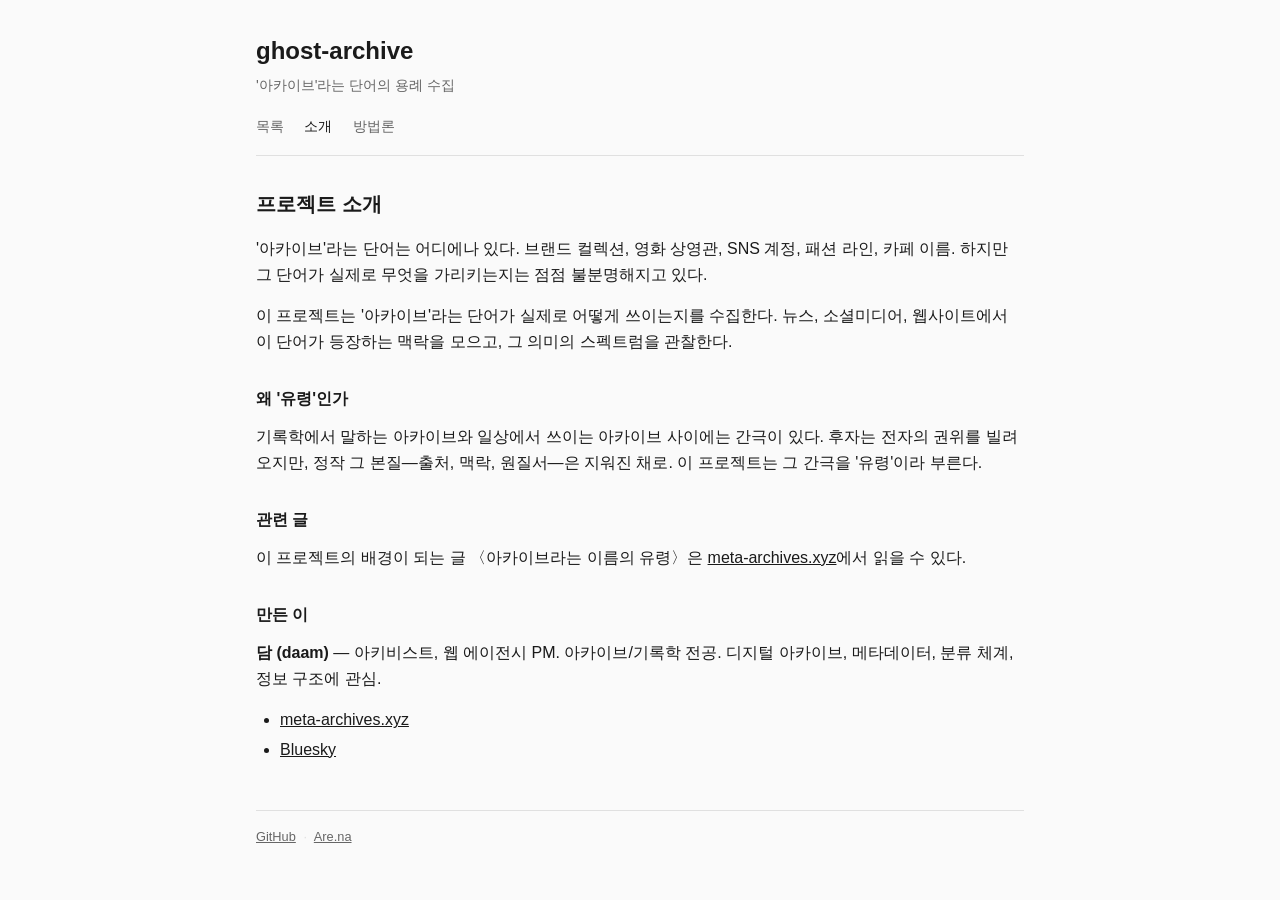
==== about.html @ eeecffd3 "feat: add website (index, about, methodology) + CNAME" ====
<!DOCTYPE html>
<html lang="ko">
<head>
  <meta charset="UTF-8">
  <meta name="viewport" content="width=device-width, initial-scale=1.0">
  <title>소개 - ghost-archive</title>
  <meta name="description" content="ghost-archive 프로젝트 소개">
  <meta name="author" content="담 (daam)">
  
  <meta property="og:title" content="소개 - ghost-archive">
  <meta property="og:description" content="ghost-archive 프로젝트 소개">
  <meta property="og:type" content="website">
  <meta property="og:url" content="https://ghost.meta-archives.xyz/about.html">
  
  <link rel="icon" href="data:image/svg+xml,<svg xmlns='http://www.w3.org/2000/svg' viewBox='0 0 100 100'><text y='.9em' font-size='90'>👻</text></svg>">
  <link rel="stylesheet" href="assets/style.css">
</head>
<body>
  <header>
    <h1>ghost-archive</h1>
    <p class="description">'아카이브'라는 단어의 용례 수집</p>
    <nav>
      <a href="index.html">목록</a>
      <a href="about.html" class="active">소개</a>
      <a href="methodology.html">방법론</a>
    </nav>
  </header>

  <main class="prose">
    <h2>프로젝트 소개</h2>
    
    <p>'아카이브'라는 단어는 어디에나 있다. 브랜드 컬렉션, 영화 상영관, SNS 계정, 패션 라인, 카페 이름. 하지만 그 단어가 실제로 무엇을 가리키는지는 점점 불분명해지고 있다.</p>
    
    <p>이 프로젝트는 '아카이브'라는 단어가 실제로 어떻게 쓰이는지를 수집한다. 뉴스, 소셜미디어, 웹사이트에서 이 단어가 등장하는 맥락을 모으고, 그 의미의 스펙트럼을 관찰한다.</p>
    
    <h3>왜 '유령'인가</h3>
    
    <p>기록학에서 말하는 아카이브와 일상에서 쓰이는 아카이브 사이에는 간극이 있다. 후자는 전자의 권위를 빌려오지만, 정작 그 본질—출처, 맥락, 원질서—은 지워진 채로. 이 프로젝트는 그 간극을 '유령'이라 부른다.</p>
    
    <h3>관련 글</h3>
    
    <p>이 프로젝트의 배경이 되는 글 〈아카이브라는 이름의 유령〉은 <a href="https://meta-archives.xyz" target="_blank" rel="noopener">meta-archives.xyz</a>에서 읽을 수 있다.</p>
    
    <h3>만든 이</h3>
    
    <p><strong>담 (daam)</strong> — 아키비스트, 웹 에이전시 PM. 아카이브/기록학 전공. 디지털 아카이브, 메타데이터, 분류 체계, 정보 구조에 관심.</p>
    
    <ul>
      <li><a href="https://meta-archives.xyz" target="_blank" rel="noopener">meta-archives.xyz</a></li>
      <li><a href="https://bsky.app/profile/daamable.bsky.social" target="_blank" rel="noopener">Bluesky</a></li>
    </ul>
  </main>

  <footer>
    <p>
      <a href="https://github.com/daamable-sknk/ghost-archives">GitHub</a>
      <span class="separator">·</span>
      <a href="https://are.na/daehwan-jang/ghost-archive">Are.na</a>
    </p>
  </footer>
</body>
</html>
---- assets/style.css ----
* {
  margin: 0;
  padding: 0;
  box-sizing: border-box;
}

:root {
  --bg: #fafafa;
  --text: #1a1a1a;
  --text-muted: #666;
  --border: #e0e0e0;
  --accent: #333;
}

body {
  font-family: -apple-system, BlinkMacSystemFont, "Segoe UI", Roboto, sans-serif;
  background: var(--bg);
  color: var(--text);
  line-height: 1.6;
  max-width: 800px;
  margin: 0 auto;
  padding: 2rem 1rem;
}

header {
  margin-bottom: 2rem;
  padding-bottom: 1rem;
  border-bottom: 1px solid var(--border);
}

header h1 {
  font-size: 1.5rem;
  font-weight: 600;
  margin-bottom: 0.25rem;
}

header .description {
  color: var(--text-muted);
  font-size: 0.9rem;
}

header nav {
  margin-top: 1rem;
}

header nav a {
  color: var(--text-muted);
  text-decoration: none;
  margin-right: 1rem;
  font-size: 0.9rem;
}

header nav a:hover,
header nav a.active {
  color: var(--text);
}

.stats {
  font-size: 0.85rem;
  color: var(--text-muted);
  margin-bottom: 1rem;
}

.separator {
  margin: 0 0.25rem;
  color: var(--border);
}

.filters {
  margin-bottom: 1.5rem;
}

.filter-btn {
  background: none;
  border: 1px solid var(--border);
  padding: 0.25rem 0.75rem;
  font-size: 0.8rem;
  cursor: pointer;
  border-radius: 3px;
  margin-right: 0.25rem;
  color: var(--text-muted);
}

.filter-btn:hover {
  border-color: var(--text-muted);
}

.filter-btn.active {
  background: var(--text);
  color: var(--bg);
  border-color: var(--text);
}

.items {
  display: flex;
  flex-direction: column;
  gap: 1rem;
}

.item {
  padding: 1rem;
  border: 1px solid var(--border);
  border-radius: 4px;
  background: #fff;
}

.item a {
  text-decoration: none;
  color: inherit;
}

.item h2 {
  font-size: 0.95rem;
  font-weight: 500;
  line-height: 1.4;
  margin-bottom: 0.5rem;
}

.item a:hover h2 {
  color: var(--accent);
}

.item .meta {
  font-size: 0.75rem;
  color: var(--text-muted);
}

.item .source-type {
  text-transform: uppercase;
  font-weight: 500;
}

.item .category {
  background: var(--border);
  padding: 0.1rem 0.4rem;
  border-radius: 2px;
}

footer {
  margin-top: 3rem;
  padding-top: 1rem;
  border-top: 1px solid var(--border);
  font-size: 0.8rem;
  color: var(--text-muted);
}

footer a {
  color: var(--text-muted);
}

footer a:hover {
  color: var(--text);
}

.error, .empty {
  text-align: center;
  color: var(--text-muted);
  padding: 2rem;
}

.prose h2 {
  font-size: 1.25rem;
  font-weight: 600;
  margin-bottom: 1rem;
}

.prose h3 {
  font-size: 1rem;
  font-weight: 600;
  margin-top: 2rem;
  margin-bottom: 0.75rem;
}

.prose p {
  margin-bottom: 1rem;
}

.prose ul, .prose ol {
  margin-bottom: 1rem;
  padding-left: 1.5rem;
}

.prose li {
  margin-bottom: 0.25rem;
}

.prose a {
  color: var(--text);
  text-decoration: underline;
}

.prose a:hover {
  color: var(--text-muted);
}

.prose table {
  width: 100%;
  border-collapse: collapse;
  margin-bottom: 1rem;
  font-size: 0.9rem;
}

.prose th, .prose td {
  border: 1px solid var(--border);
  padding: 0.5rem 0.75rem;
  text-align: left;
}

.prose th {
  background: var(--bg);
  font-weight: 600;
}

.prose pre {
  background: #f5f5f5;
  padding: 1rem;
  border-radius: 4px;
  overflow-x: auto;
  font-size: 0.8rem;
  margin-bottom: 1rem;
}

.prose code {
  font-family: "SF Mono", Consolas, monospace;
}
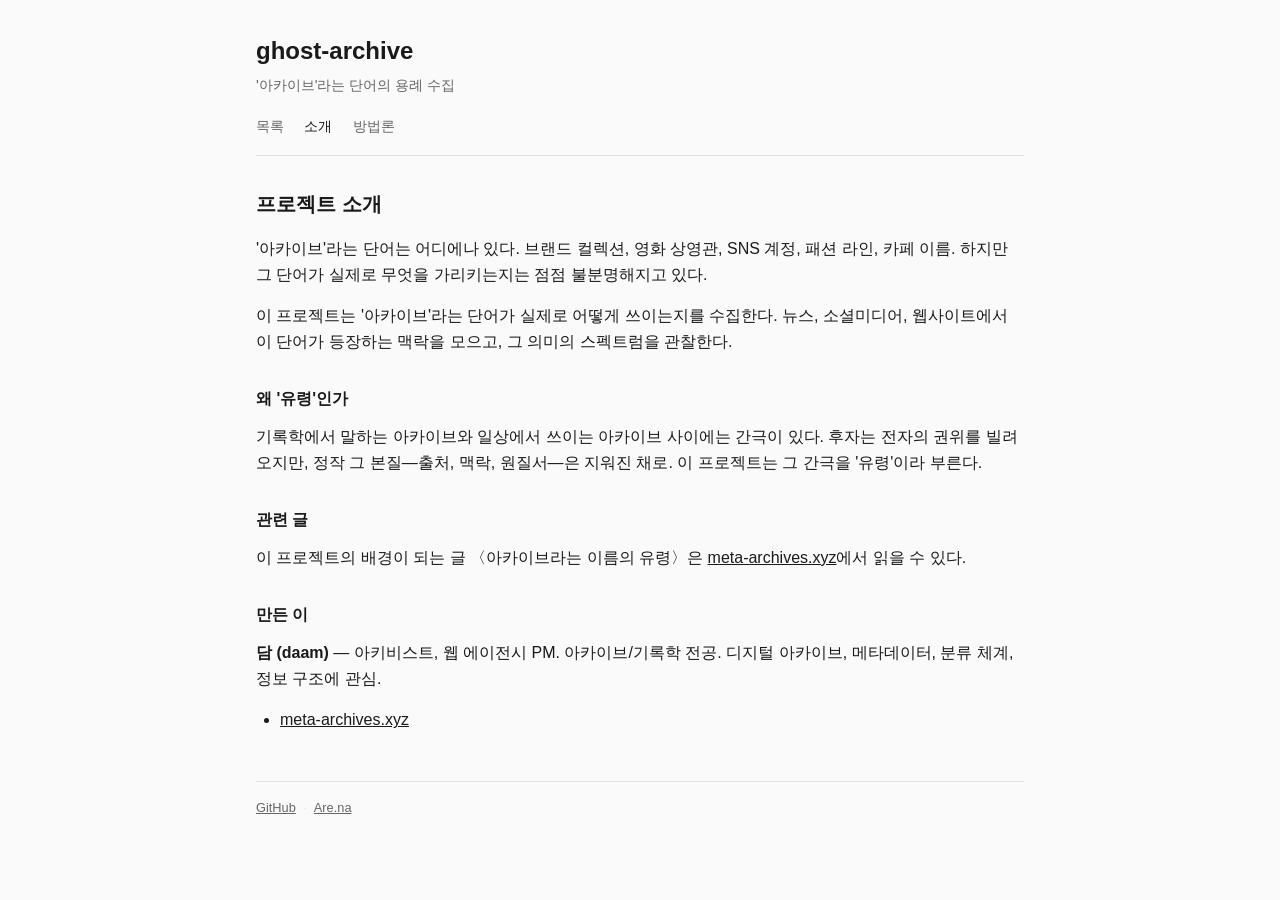
==== commit 4c7f3722: "refactor: update domain, remove Bluesky refs, align 7 categories - CNAME: ghost.web-archivists.xyz →" ====
--- a/about.html
+++ b/about.html
@@ -47,7 +47,6 @@
     
     <ul>
       <li><a href="https://meta-archives.xyz" target="_blank" rel="noopener">meta-archives.xyz</a></li>
-      <li><a href="https://bsky.app/profile/daamable.bsky.social" target="_blank" rel="noopener">Bluesky</a></li>
     </ul>
   </main>
 
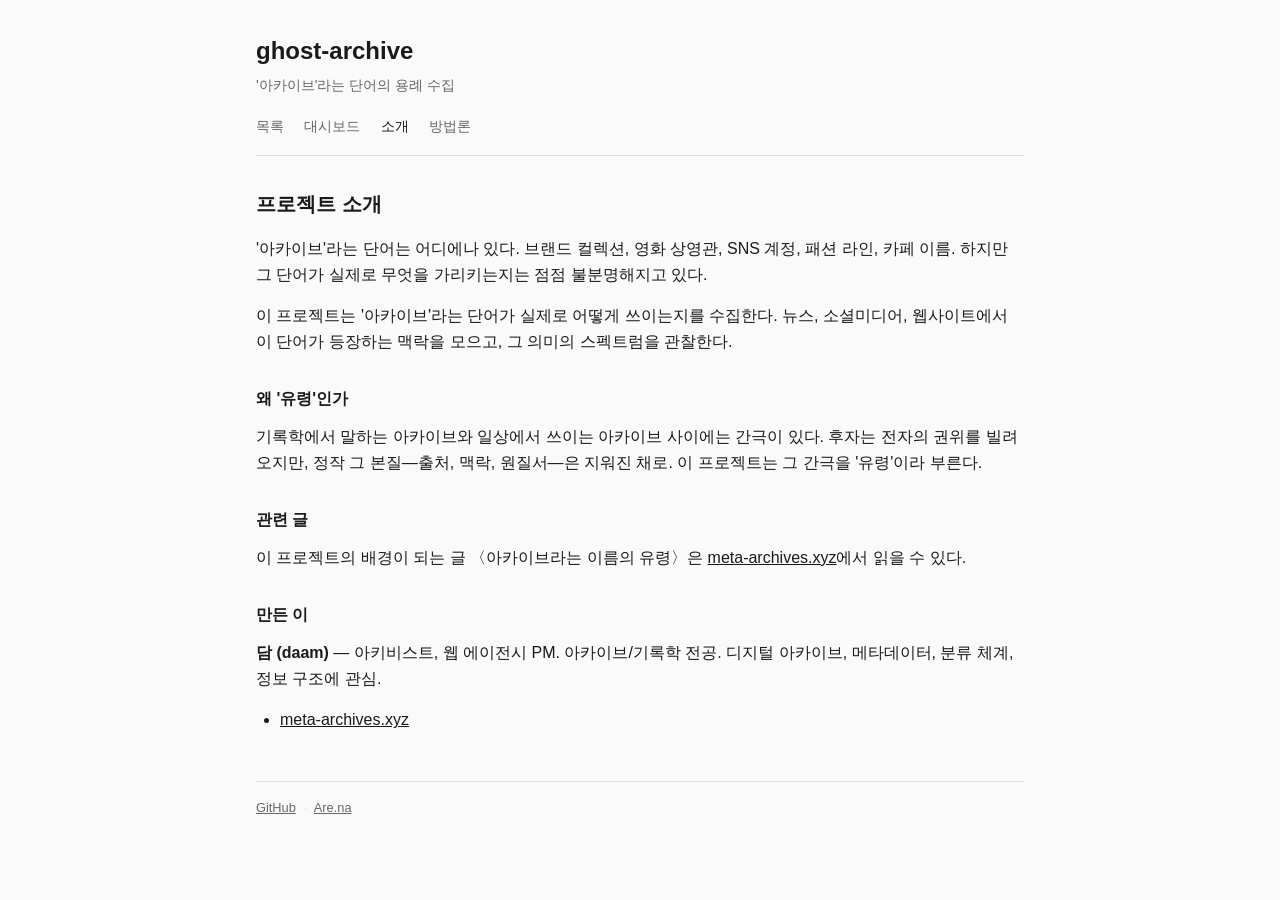
==== commit 59e4a009: "add dashboard page with pipeline status and category/timeline charts" ====
--- a/about.html
+++ b/about.html
@@ -21,6 +21,7 @@
     <p class="description">'아카이브'라는 단어의 용례 수집</p>
     <nav>
       <a href="index.html">목록</a>
+      <a href="dashboard.html">대시보드</a>
       <a href="about.html" class="active">소개</a>
       <a href="methodology.html">방법론</a>
     </nav>
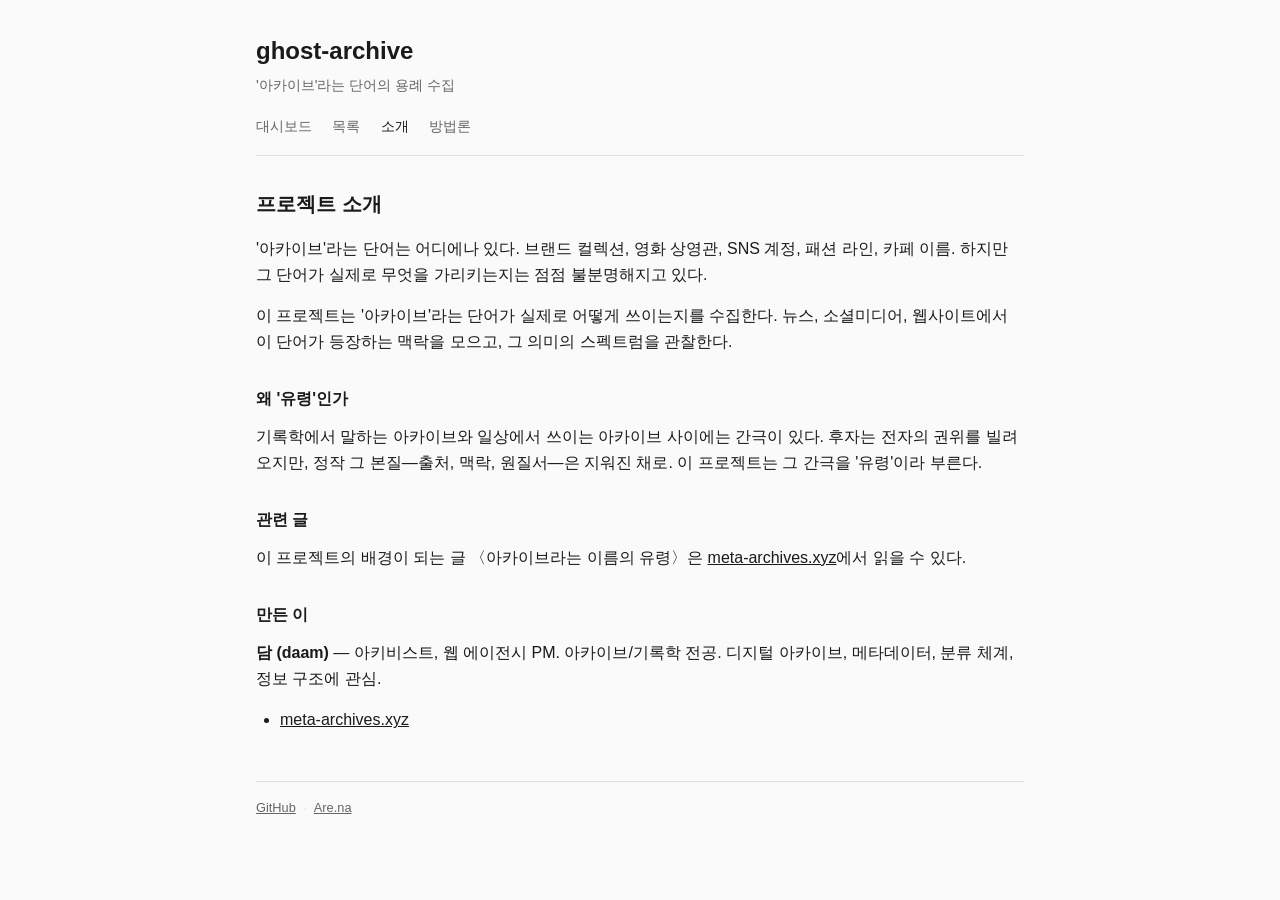
==== commit 6911cb81: "restructure site: dashboard as index, add category meaning cloud, event clustering, vision doc - swa" ====
--- a/about.html
+++ b/about.html
@@ -20,8 +20,8 @@
     <h1>ghost-archive</h1>
     <p class="description">'아카이브'라는 단어의 용례 수집</p>
     <nav>
-      <a href="index.html">목록</a>
-      <a href="dashboard.html">대시보드</a>
+      <a href="index.html">대시보드</a>
+      <a href="list.html">목록</a>
       <a href="about.html" class="active">소개</a>
       <a href="methodology.html">방법론</a>
     </nav>
--- a/assets/style.css
+++ b/assets/style.css
@@ -87,8 +87,8 @@
 
 .filter-btn.active {
   background: var(--text);
-  color: var(--bg);
-  border-color: var(--text);
+  color: var(--bg) !important;
+  border-color: var(--text) !important;
 }
 
 .items {
@@ -158,6 +158,39 @@
   padding: 2rem;
 }
 
+.meaning-cloud {
+  margin-bottom: 1.5rem;
+  padding: 1rem;
+  background: #fff;
+  border: 1px solid var(--border);
+  border-radius: 4px;
+}
+
+.meaning-cloud h3 {
+  font-size: 0.8rem;
+  font-weight: 600;
+  color: var(--text-muted);
+  margin-bottom: 0.75rem;
+}
+
+#meaning-cloud-tags {
+  display: flex;
+  flex-wrap: wrap;
+  gap: 0.4rem 0.6rem;
+  align-items: baseline;
+}
+
+.meaning-tag {
+  display: inline-block;
+  color: var(--text);
+  white-space: nowrap;
+}
+
+.meaning-tag small {
+  font-size: 0.6rem;
+  color: var(--text-muted);
+}
+
 .prose h2 {
   font-size: 1.25rem;
   font-weight: 600;
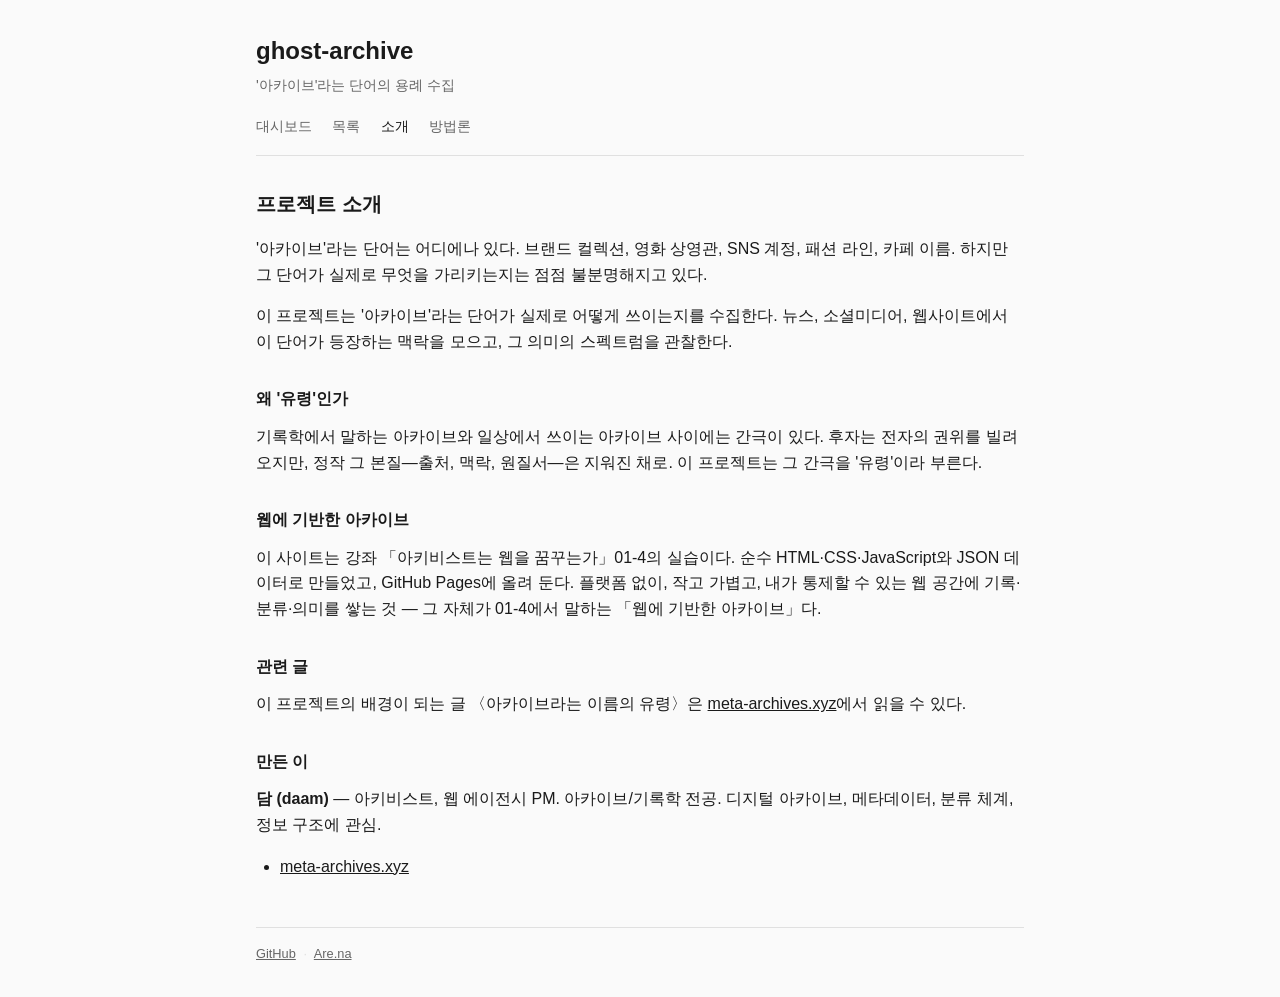
==== commit a7b730ec: "Improve dashboard and list UI for web-first exploration. Add collection period, event counts, monthl" ====
--- a/about.html
+++ b/about.html
@@ -38,6 +38,10 @@
     
     <p>기록학에서 말하는 아카이브와 일상에서 쓰이는 아카이브 사이에는 간극이 있다. 후자는 전자의 권위를 빌려오지만, 정작 그 본질—출처, 맥락, 원질서—은 지워진 채로. 이 프로젝트는 그 간극을 '유령'이라 부른다.</p>
     
+    <h3>웹에 기반한 아카이브</h3>
+
+    <p>이 사이트는 강좌 「아키비스트는 웹을 꿈꾸는가」01-4의 실습이다. 순수 HTML·CSS·JavaScript와 JSON 데이터로 만들었고, GitHub Pages에 올려 둔다. 플랫폼 없이, 작고 가볍고, 내가 통제할 수 있는 웹 공간에 기록·분류·의미를 쌓는 것 — 그 자체가 01-4에서 말하는 「웹에 기반한 아카이브」다.</p>
+    
     <h3>관련 글</h3>
     
     <p>이 프로젝트의 배경이 되는 글 〈아카이브라는 이름의 유령〉은 <a href="https://meta-archives.xyz" target="_blank" rel="noopener">meta-archives.xyz</a>에서 읽을 수 있다.</p>
--- a/assets/style.css
+++ b/assets/style.css
@@ -131,9 +131,57 @@
 }
 
 .item .category {
-  background: var(--border);
   padding: 0.1rem 0.4rem;
   border-radius: 2px;
+  font-weight: 500;
+}
+
+.item .implied-meaning {
+  font-style: italic;
+}
+
+.event-toggle {
+  margin-top: 0.5rem;
+  background: none;
+  border: 1px solid var(--border);
+  padding: 0.15rem 0.5rem;
+  font-size: 0.7rem;
+  cursor: pointer;
+  border-radius: 3px;
+  color: var(--text-muted);
+}
+
+.event-toggle:hover {
+  border-color: var(--text-muted);
+  color: var(--text);
+}
+
+.event-extra {
+  margin-top: 0.5rem;
+  padding-top: 0.5rem;
+  border-top: 1px dashed var(--border);
+  display: flex;
+  flex-direction: column;
+  gap: 0.35rem;
+}
+
+.event-extra-item {
+  font-size: 0.8rem;
+}
+
+.event-extra-item a {
+  color: var(--text);
+  text-decoration: none;
+}
+
+.event-extra-item a:hover {
+  text-decoration: underline;
+}
+
+.event-extra-meta {
+  font-size: 0.7rem;
+  color: var(--text-muted);
+  margin-left: 0.35rem;
 }
 
 footer {
@@ -170,25 +218,96 @@
   font-size: 0.8rem;
   font-weight: 600;
   color: var(--text-muted);
+  margin-bottom: 0.25rem;
+}
+
+.meaning-cloud-summary {
+  font-size: 0.75rem;
+  color: var(--text-muted);
   margin-bottom: 0.75rem;
 }
 
+.meaning-bar-row:hover .meaning-bar-fill {
+  opacity: 0.7;
+}
+
+.meaning-bar-row.active .meaning-bar-label {
+  font-weight: 600;
+}
+
+.meaning-bar-row.active .meaning-bar-fill {
+  background: #118ab2;
+}
+
+.meaning-tag.active {
+  color: var(--text);
+  font-weight: 600;
+}
+
 #meaning-cloud-tags {
   display: flex;
+  flex-direction: column;
+  gap: 0.75rem;
+}
+
+.meaning-bars {
+  display: flex;
+  flex-direction: column;
+  gap: 0.4rem;
+}
+
+.meaning-bar-row {
+  display: grid;
+  grid-template-columns: 1fr 120px 30px;
+  align-items: center;
+  gap: 0.5rem;
+  font-size: 0.8rem;
+}
+
+.meaning-bar-label {
+  text-align: right;
+  color: var(--text);
+  white-space: nowrap;
+  overflow: hidden;
+  text-overflow: ellipsis;
+}
+
+.meaning-bar-track {
+  background: var(--border);
+  border-radius: 2px;
+  height: 14px;
+  overflow: hidden;
+}
+
+.meaning-bar-fill {
+  height: 100%;
+  background: var(--text);
+  border-radius: 2px;
+}
+
+.meaning-bar-count {
+  font-size: 0.7rem;
+  color: var(--text-muted);
+}
+
+.meaning-rest {
+  display: flex;
   flex-wrap: wrap;
-  gap: 0.4rem 0.6rem;
-  align-items: baseline;
+  gap: 0.3rem 0.5rem;
+  padding-top: 0.5rem;
+  border-top: 1px solid var(--border);
 }
 
 .meaning-tag {
   display: inline-block;
-  color: var(--text);
+  font-size: 0.75rem;
+  color: var(--text-muted);
   white-space: nowrap;
 }
 
 .meaning-tag small {
   font-size: 0.6rem;
-  color: var(--text-muted);
+  color: var(--border);
 }
 
 .prose h2 {
